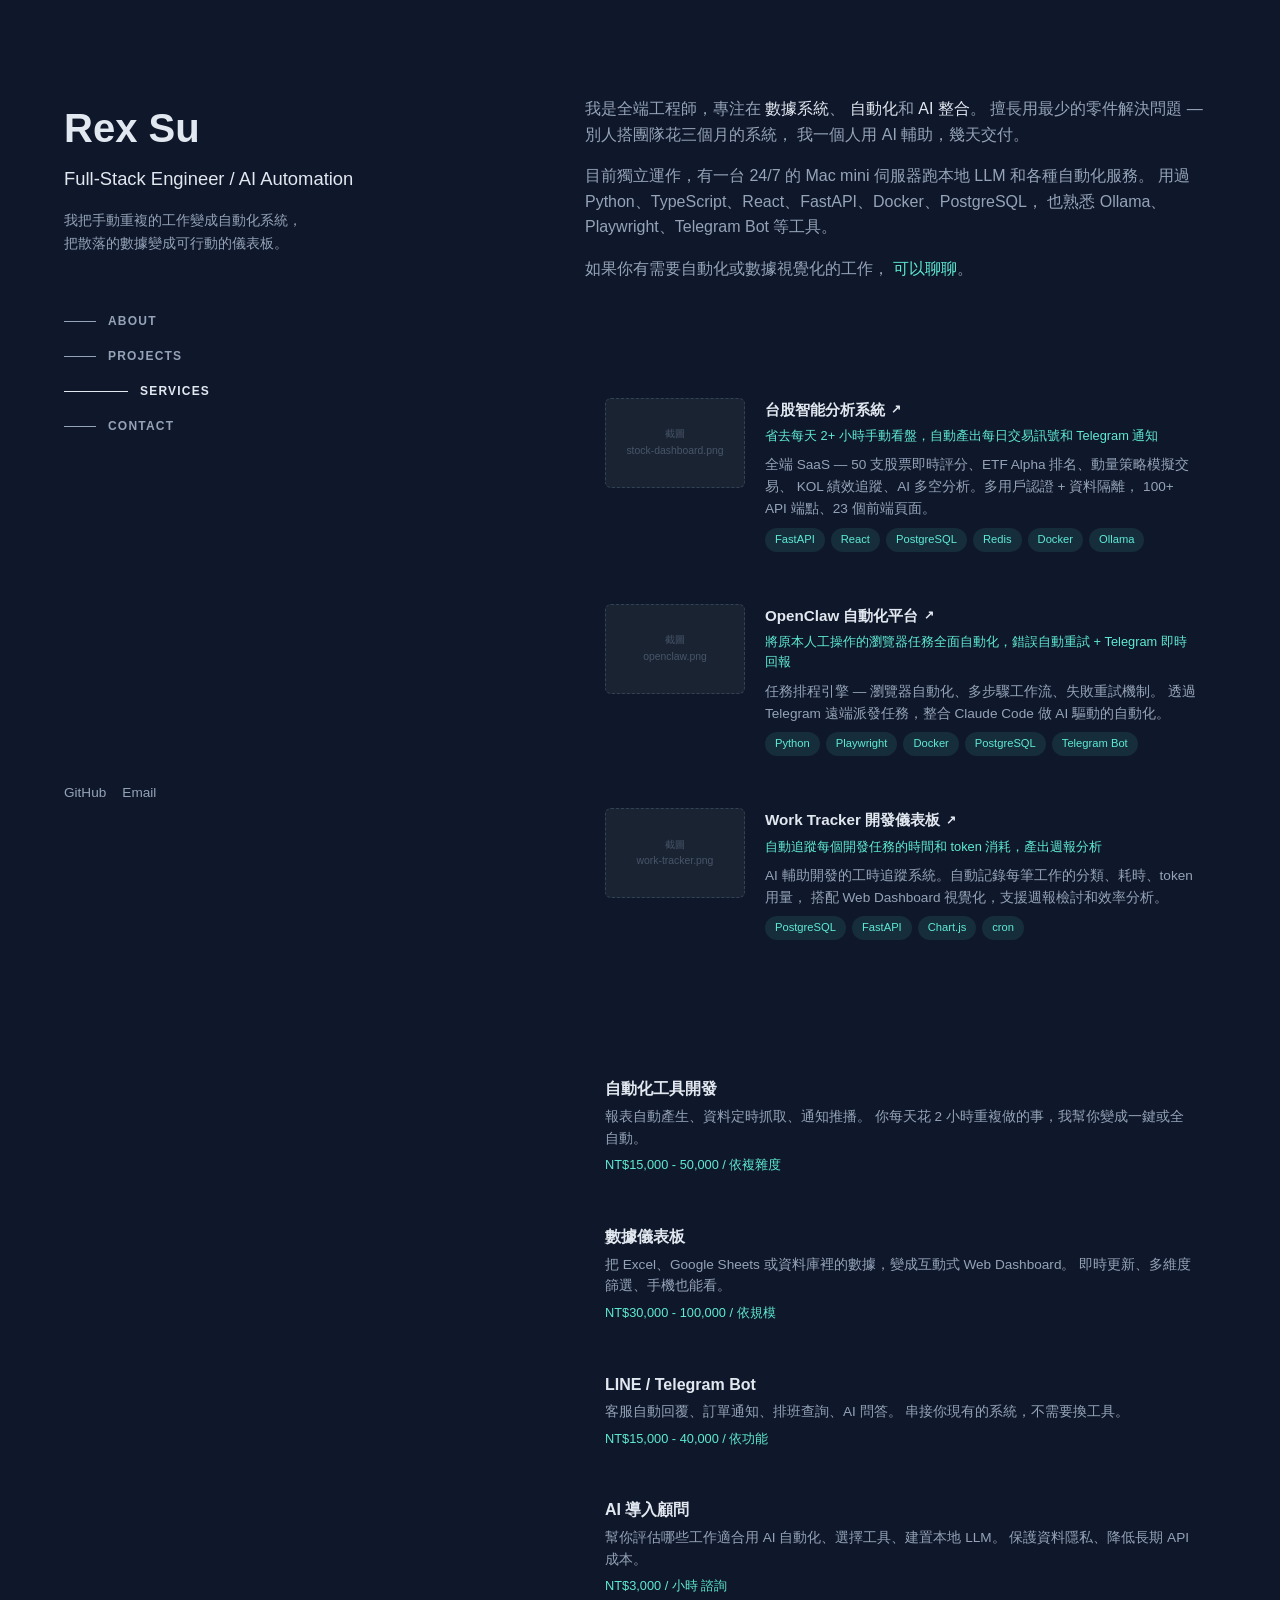
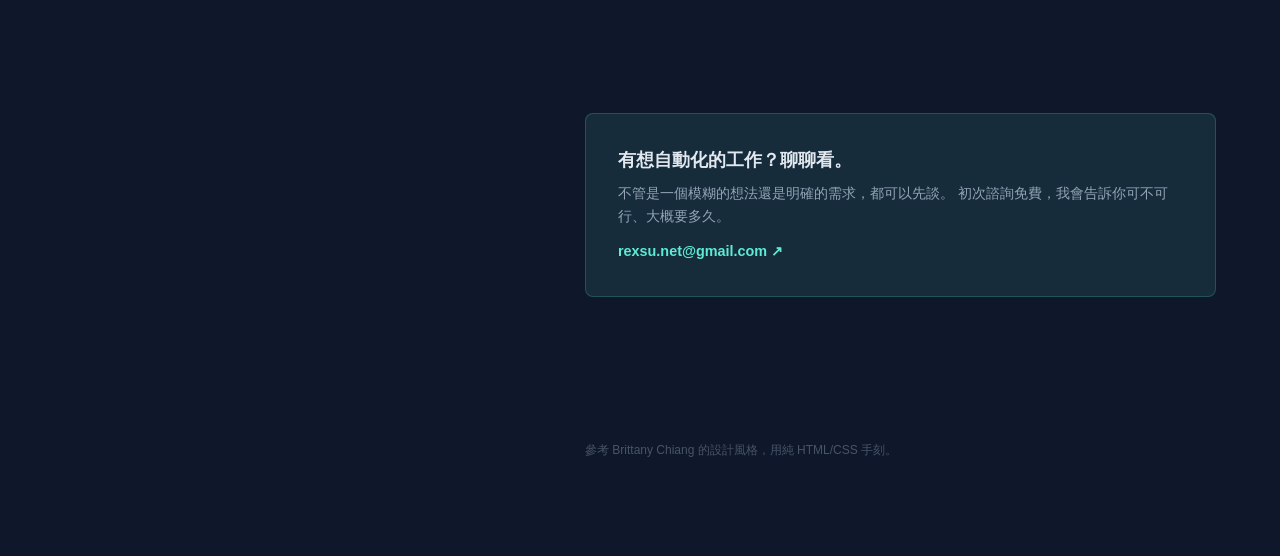
==== index.html @ 16e5ba27 "initial: portfolio site" ====
<!DOCTYPE html>
<html lang="zh-Hant">
<head>
  <meta charset="UTF-8">
  <meta name="viewport" content="width=device-width, initial-scale=1.0">
  <title>Rex Su — Full-Stack Engineer / AI Automation</title>
  <style>
    *, *::before, *::after { margin: 0; padding: 0; box-sizing: border-box; }
    :root {
      --bg: #0f172a;
      --bg-card: #1e293b;
      --border: #1e293b;
      --text: #94a3b8;
      --text-bright: #e2e8f0;
      --accent: #5eead4;
      --accent-dim: rgba(94,234,212,0.1);
    }
    html { scroll-behavior: smooth; }
    body {
      font-family: -apple-system, BlinkMacSystemFont, 'Inter', 'Segoe UI', sans-serif;
      background: var(--bg);
      color: var(--text);
      line-height: 1.6;
      -webkit-font-smoothing: antialiased;
    }
    a { color: var(--text-bright); text-decoration: none; transition: color 0.2s; }
    a:hover { color: var(--accent); }

    /* Layout: Brittany Chiang style — sticky left, scrolling right */
    .container {
      max-width: 1200px;
      margin: 0 auto;
      padding: 0 24px;
    }
    .two-col {
      display: flex;
      gap: 64px;
      min-height: 100vh;
    }
    .left {
      position: sticky;
      top: 0;
      width: 42%;
      height: 100vh;
      display: flex;
      flex-direction: column;
      justify-content: space-between;
      padding: 96px 0;
    }
    .right {
      width: 58%;
      padding: 96px 0;
    }

    /* Nav */
    .nav-link {
      display: flex;
      align-items: center;
      gap: 12px;
      padding: 8px 0;
      color: var(--text);
      font-size: 0.75rem;
      font-weight: 600;
      letter-spacing: 0.1em;
      text-transform: uppercase;
      transition: color 0.2s;
    }
    .nav-link:hover, .nav-link.active { color: var(--text-bright); }
    .nav-line {
      width: 32px;
      height: 1px;
      background: var(--text);
      transition: width 0.3s, background 0.3s;
    }
    .nav-link:hover .nav-line, .nav-link.active .nav-line {
      width: 64px;
      background: var(--text-bright);
    }

    /* Sections */
    section { margin-bottom: 96px; }
    section:last-child { margin-bottom: 0; }
    .section-label {
      font-size: 0.75rem;
      font-weight: 700;
      letter-spacing: 0.1em;
      text-transform: uppercase;
      color: var(--text-bright);
      margin-bottom: 32px;
      /* mobile sticky header */
      display: none;
    }

    /* Project cards */
    .project {
      display: flex;
      gap: 20px;
      padding: 20px;
      border-radius: 8px;
      margin-bottom: 12px;
      transition: background 0.2s;
    }
    .project:hover { background: var(--accent-dim); }
    .project-img {
      width: 140px;
      min-width: 140px;
      height: 90px;
      border-radius: 6px;
      border: 1px solid var(--border);
      object-fit: cover;
      background: #1a2332;
    }
    .project-img-placeholder {
      width: 140px;
      min-width: 140px;
      height: 90px;
      border-radius: 6px;
      border: 1px dashed #334155;
      display: flex;
      align-items: center;
      justify-content: center;
      font-size: 0.65rem;
      color: #475569;
      text-align: center;
      background: #1a2332;
    }
    .project-title {
      color: var(--text-bright);
      font-size: 0.95rem;
      font-weight: 600;
      margin-bottom: 4px;
      display: flex;
      align-items: center;
      gap: 6px;
    }
    .project-title .arrow {
      font-size: 0.75rem;
      transition: transform 0.2s;
    }
    .project:hover .project-title .arrow { transform: translate(2px, -2px); }
    .project-desc {
      font-size: 0.85rem;
      margin-bottom: 8px;
    }
    .project-impact {
      font-size: 0.8rem;
      color: var(--accent);
      margin-bottom: 8px;
    }
    .tags { display: flex; flex-wrap: wrap; gap: 6px; }
    .tag {
      background: var(--accent-dim);
      color: var(--accent);
      padding: 3px 10px;
      border-radius: 99px;
      font-size: 0.7rem;
      font-weight: 500;
    }

    /* Service list */
    .service-item {
      padding: 20px;
      border-radius: 8px;
      margin-bottom: 8px;
      transition: background 0.2s;
    }
    .service-item:hover { background: var(--accent-dim); }
    .service-title {
      color: var(--text-bright);
      font-weight: 600;
      margin-bottom: 4px;
    }
    .service-detail { font-size: 0.85rem; }
    .service-price {
      font-size: 0.8rem;
      color: var(--accent);
      margin-top: 6px;
    }

    /* Social links */
    .social-links {
      display: flex;
      gap: 16px;
      margin-top: 24px;
    }
    .social-links a {
      color: var(--text);
      font-size: 0.85rem;
    }
    .social-links a:hover { color: var(--accent); }

    /* Intro text */
    .intro-highlight {
      color: var(--text-bright);
      font-weight: 500;
    }

    /* CTA */
    .cta-block {
      padding: 32px;
      border-radius: 8px;
      background: var(--accent-dim);
      border: 1px solid rgba(94,234,212,0.2);
    }
    .cta-block h3 {
      color: var(--text-bright);
      font-size: 1.1rem;
      font-weight: 600;
      margin-bottom: 8px;
    }
    .cta-link {
      display: inline-block;
      margin-top: 12px;
      color: var(--accent);
      font-weight: 600;
      font-size: 0.9rem;
    }
    .cta-link:hover { text-decoration: underline; }

    /* Responsive */
    @media (max-width: 768px) {
      .two-col { flex-direction: column; gap: 0; }
      .left {
        position: relative;
        width: 100%;
        height: auto;
        padding: 48px 0 24px;
      }
      .left nav { display: none; }
      .right { width: 100%; padding: 24px 0 48px; }
      .section-label { display: block; position: sticky; top: 0; z-index: 10; background: var(--bg); padding: 16px 0; }
      .project { flex-direction: column; }
      .project-img, .project-img-placeholder { width: 100%; height: 160px; min-width: auto; }
    }
  </style>
</head>
<body>
  <div class="container">
    <div class="two-col">

      <!-- ===== LEFT: Sticky intro ===== -->
      <header class="left">
        <div>
          <h1 style="font-size:2.5rem; font-weight:700; color:var(--text-bright); margin-bottom:4px;">
            Rex Su
          </h1>
          <h2 style="font-size:1.15rem; font-weight:500; color:var(--text-bright); margin-bottom:16px;">
            Full-Stack Engineer / AI Automation
          </h2>
          <p style="max-width:320px; font-size:0.9rem;">
            我把手動重複的工作變成自動化系統，<br>
            把散落的數據變成可行動的儀表板。
          </p>

          <nav style="margin-top:48px;">
            <a href="#about" class="nav-link active">
              <span class="nav-line"></span> About
            </a>
            <a href="#projects" class="nav-link">
              <span class="nav-line"></span> Projects
            </a>
            <a href="#services" class="nav-link">
              <span class="nav-line"></span> Services
            </a>
            <a href="#contact" class="nav-link">
              <span class="nav-line"></span> Contact
            </a>
          </nav>
        </div>

        <div class="social-links">
          <a href="https://github.com/your-github" target="_blank">GitHub</a>
          <a href="mailto:rexsu.net@gmail.com">Email</a>
          <!-- 替換成你的聯繫方式 -->
        </div>
      </header>

      <!-- ===== RIGHT: Scrollable content ===== -->
      <main class="right">

        <!-- ABOUT -->
        <section id="about">
          <div class="section-label">About</div>
          <p style="margin-bottom:16px;">
            我是全端工程師，專注在
            <span class="intro-highlight">數據系統</span>、
            <span class="intro-highlight">自動化</span>和
            <span class="intro-highlight">AI 整合</span>。
            擅長用最少的零件解決問題 — 別人搭團隊花三個月的系統，
            我一個人用 AI 輔助，幾天交付。
          </p>
          <p style="margin-bottom:16px;">
            目前獨立運作，有一台 24/7 的 Mac mini 伺服器跑本地 LLM 和各種自動化服務。
            用過 Python、TypeScript、React、FastAPI、Docker、PostgreSQL，
            也熟悉 Ollama、Playwright、Telegram Bot 等工具。
          </p>
          <p>
            如果你有需要自動化或數據視覺化的工作，
            <a href="#contact" style="color:var(--accent)">可以聊聊</a>。
          </p>
        </section>

        <!-- PROJECTS -->
        <section id="projects">
          <div class="section-label">Projects</div>

          <!-- Project 1 -->
          <div class="project">
            <!-- 替換: <img src="screenshots/stock-dashboard.png" class="project-img" alt="台股系統"> -->
            <div class="project-img-placeholder">截圖<br>stock-dashboard.png</div>
            <div>
              <div class="project-title">
                台股智能分析系統
                <span class="arrow">&#8599;</span>
              </div>
              <div class="project-impact">
                省去每天 2+ 小時手動看盤，自動產出每日交易訊號和 Telegram 通知
              </div>
              <p class="project-desc">
                全端 SaaS — 50 支股票即時評分、ETF Alpha 排名、動量策略模擬交易、
                KOL 績效追蹤、AI 多空分析。多用戶認證 + 資料隔離，
                100+ API 端點、23 個前端頁面。
              </p>
              <div class="tags">
                <span class="tag">FastAPI</span>
                <span class="tag">React</span>
                <span class="tag">PostgreSQL</span>
                <span class="tag">Redis</span>
                <span class="tag">Docker</span>
                <span class="tag">Ollama</span>
              </div>
            </div>
          </div>

          <!-- Project 2 -->
          <div class="project">
            <div class="project-img-placeholder">截圖<br>openclaw.png</div>
            <div>
              <div class="project-title">
                OpenClaw 自動化平台
                <span class="arrow">&#8599;</span>
              </div>
              <div class="project-impact">
                將原本人工操作的瀏覽器任務全面自動化，錯誤自動重試 + Telegram 即時回報
              </div>
              <p class="project-desc">
                任務排程引擎 — 瀏覽器自動化、多步驟工作流、失敗重試機制。
                透過 Telegram 遠端派發任務，整合 Claude Code 做 AI 驅動的自動化。
              </p>
              <div class="tags">
                <span class="tag">Python</span>
                <span class="tag">Playwright</span>
                <span class="tag">Docker</span>
                <span class="tag">PostgreSQL</span>
                <span class="tag">Telegram Bot</span>
              </div>
            </div>
          </div>

          <!-- Project 3 -->
          <div class="project">
            <div class="project-img-placeholder">截圖<br>work-tracker.png</div>
            <div>
              <div class="project-title">
                Work Tracker 開發儀表板
                <span class="arrow">&#8599;</span>
              </div>
              <div class="project-impact">
                自動追蹤每個開發任務的時間和 token 消耗，產出週報分析
              </div>
              <p class="project-desc">
                AI 輔助開發的工時追蹤系統。自動記錄每筆工作的分類、耗時、token 用量，
                搭配 Web Dashboard 視覺化，支援週報檢討和效率分析。
              </p>
              <div class="tags">
                <span class="tag">PostgreSQL</span>
                <span class="tag">FastAPI</span>
                <span class="tag">Chart.js</span>
                <span class="tag">cron</span>
              </div>
            </div>
          </div>
        </section>

        <!-- SERVICES -->
        <section id="services">
          <div class="section-label">Services</div>

          <div class="service-item">
            <div class="service-title">自動化工具開發</div>
            <p class="service-detail">
              報表自動產生、資料定時抓取、通知推播。
              你每天花 2 小時重複做的事，我幫你變成一鍵或全自動。
            </p>
            <div class="service-price">NT$15,000 - 50,000 / 依複雜度</div>
          </div>

          <div class="service-item">
            <div class="service-title">數據儀表板</div>
            <p class="service-detail">
              把 Excel、Google Sheets 或資料庫裡的數據，變成互動式 Web Dashboard。
              即時更新、多維度篩選、手機也能看。
            </p>
            <div class="service-price">NT$30,000 - 100,000 / 依規模</div>
          </div>

          <div class="service-item">
            <div class="service-title">LINE / Telegram Bot</div>
            <p class="service-detail">
              客服自動回覆、訂單通知、排班查詢、AI 問答。
              串接你現有的系統，不需要換工具。
            </p>
            <div class="service-price">NT$15,000 - 40,000 / 依功能</div>
          </div>

          <div class="service-item">
            <div class="service-title">AI 導入顧問</div>
            <p class="service-detail">
              幫你評估哪些工作適合用 AI 自動化、選擇工具、建置本地 LLM。
              保護資料隱私、降低長期 API 成本。
            </p>
            <div class="service-price">NT$3,000 / 小時 諮詢</div>
          </div>
        </section>

        <!-- CONTACT -->
        <section id="contact">
          <div class="section-label">Contact</div>
          <div class="cta-block">
            <h3>有想自動化的工作？聊聊看。</h3>
            <p style="font-size:0.9rem;">
              不管是一個模糊的想法還是明確的需求，都可以先談。
              初次諮詢免費，我會告訴你可不可行、大概要多久。
            </p>
            <!-- 替換成你的 email -->
            <a href="mailto:rexsu.net@gmail.com" class="cta-link">
              rexsu.net@gmail.com &#8599;
            </a>
          </div>
        </section>

        <!-- Footer -->
        <footer style="padding-top:48px; font-size:0.75rem; color:#475569;">
          <p>
            參考
            <a href="https://brittanychiang.com" target="_blank" style="color:#475569;">Brittany Chiang</a>
            的設計風格，用純 HTML/CSS 手刻。
          </p>
        </footer>

      </main>
    </div>
  </div>

  <!-- Scroll spy for nav -->
  <script>
    const sections = document.querySelectorAll('section[id]');
    const navLinks = document.querySelectorAll('.nav-link');
    const observer = new IntersectionObserver((entries) => {
      entries.forEach(entry => {
        if (entry.isIntersecting) {
          navLinks.forEach(link => {
            link.classList.toggle('active',
              link.getAttribute('href') === '#' + entry.target.id);
          });
        }
      });
    }, { rootMargin: '-40% 0px -60% 0px' });
    sections.forEach(s => observer.observe(s));
  </script>
</body>
</html>
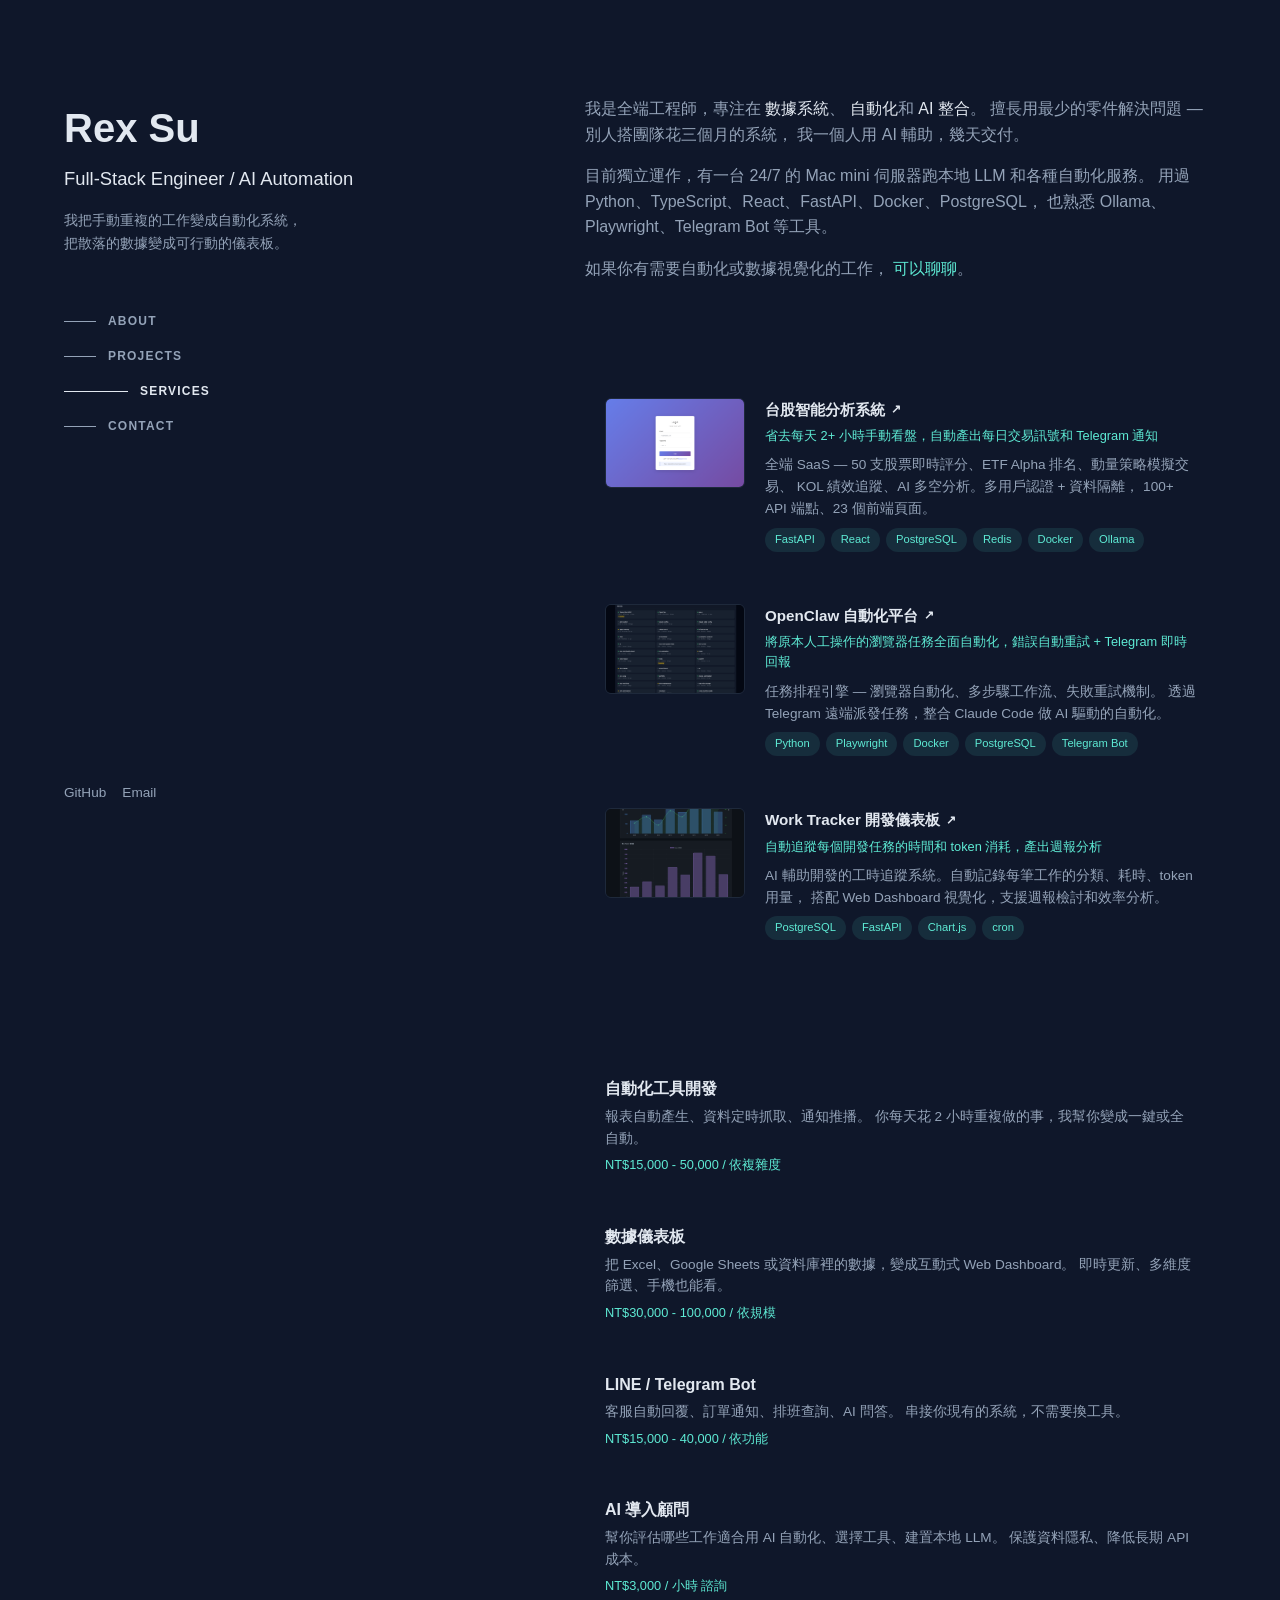
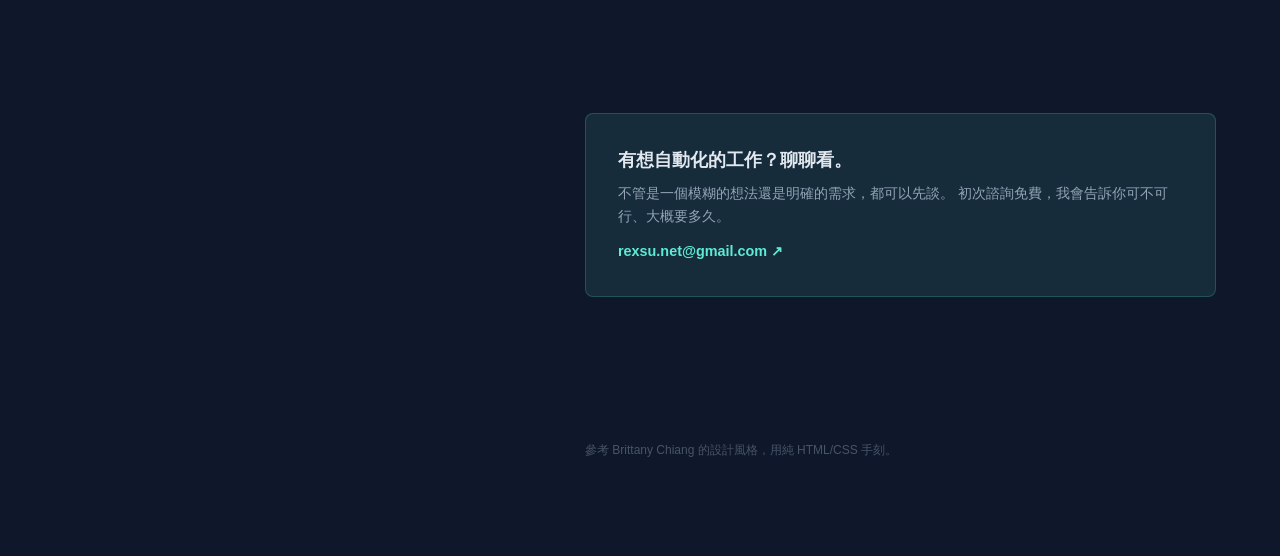
==== commit a47a1fd6: "Add project screenshots and update HTML references" ====
--- a/index.html
+++ b/index.html
@@ -306,8 +306,7 @@
 
           <!-- Project 1 -->
           <div class="project">
-            <!-- 替換: <img src="screenshots/stock-dashboard.png" class="project-img" alt="台股系統"> -->
-            <div class="project-img-placeholder">截圖<br>stock-dashboard.png</div>
+            <img src="screenshots/taiwan-stock-frontend-2026-03-20T12-20-35-133Z.png" class="project-img" alt="台股智能分析系統">
             <div>
               <div class="project-title">
                 台股智能分析系統
@@ -334,7 +333,7 @@
 
           <!-- Project 2 -->
           <div class="project">
-            <div class="project-img-placeholder">截圖<br>openclaw.png</div>
+            <img src="screenshots/rex-ai-dashboard-2026-03-20T12-20-28-508Z.png" class="project-img" alt="Rex AI Dashboard">
             <div>
               <div class="project-title">
                 OpenClaw 自動化平台
@@ -359,7 +358,7 @@
 
           <!-- Project 3 -->
           <div class="project">
-            <div class="project-img-placeholder">截圖<br>work-tracker.png</div>
+            <img src="screenshots/work-tracker-dashboard-2026-03-20T12-20-23-074Z.png" class="project-img" alt="Work Tracker Dashboard">
             <div>
               <div class="project-title">
                 Work Tracker 開發儀表板
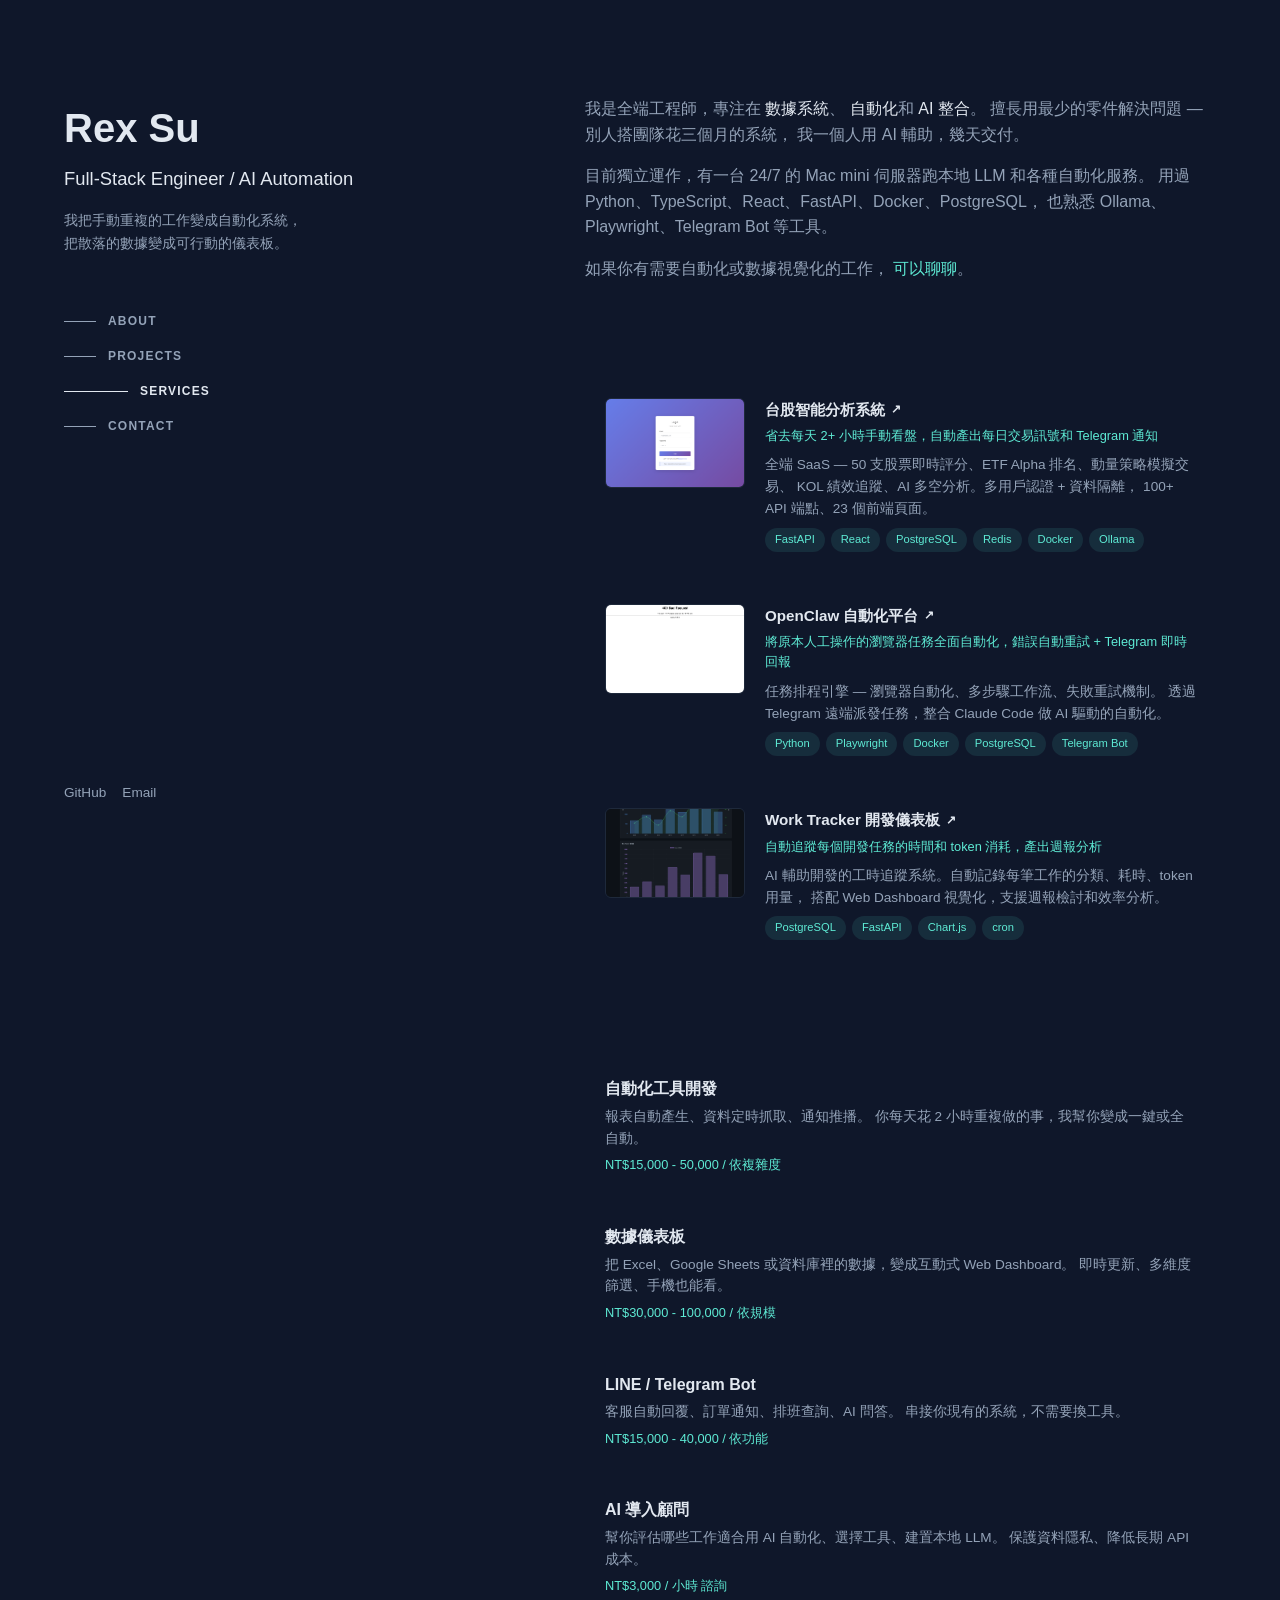
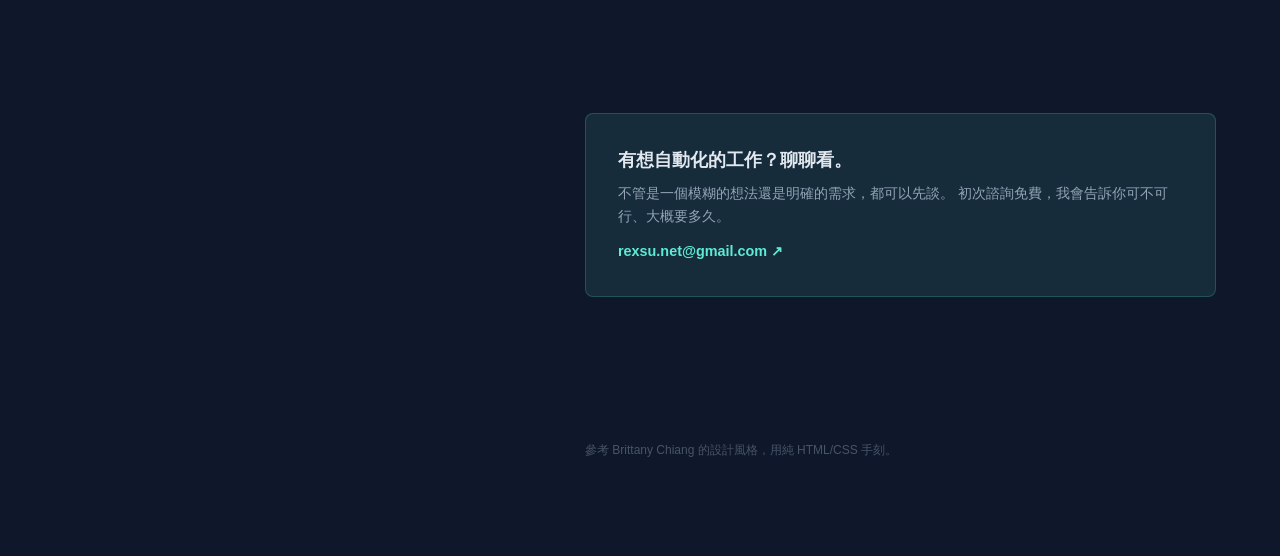
==== commit faad8597: "Replace OpenClaw screenshot with actual dashboard capture Co-Authored-By: Claude Opus 4.6 (1M contex" ====
--- a/index.html
+++ b/index.html
@@ -333,7 +333,7 @@
 
           <!-- Project 2 -->
           <div class="project">
-            <img src="screenshots/rex-ai-dashboard-2026-03-20T12-20-28-508Z.png" class="project-img" alt="Rex AI Dashboard">
+            <img src="screenshots/openclaw-dashboard-2026-03-20T12-26-28-128Z.png" class="project-img" alt="OpenClaw 自動化平台">
             <div>
               <div class="project-title">
                 OpenClaw 自動化平台
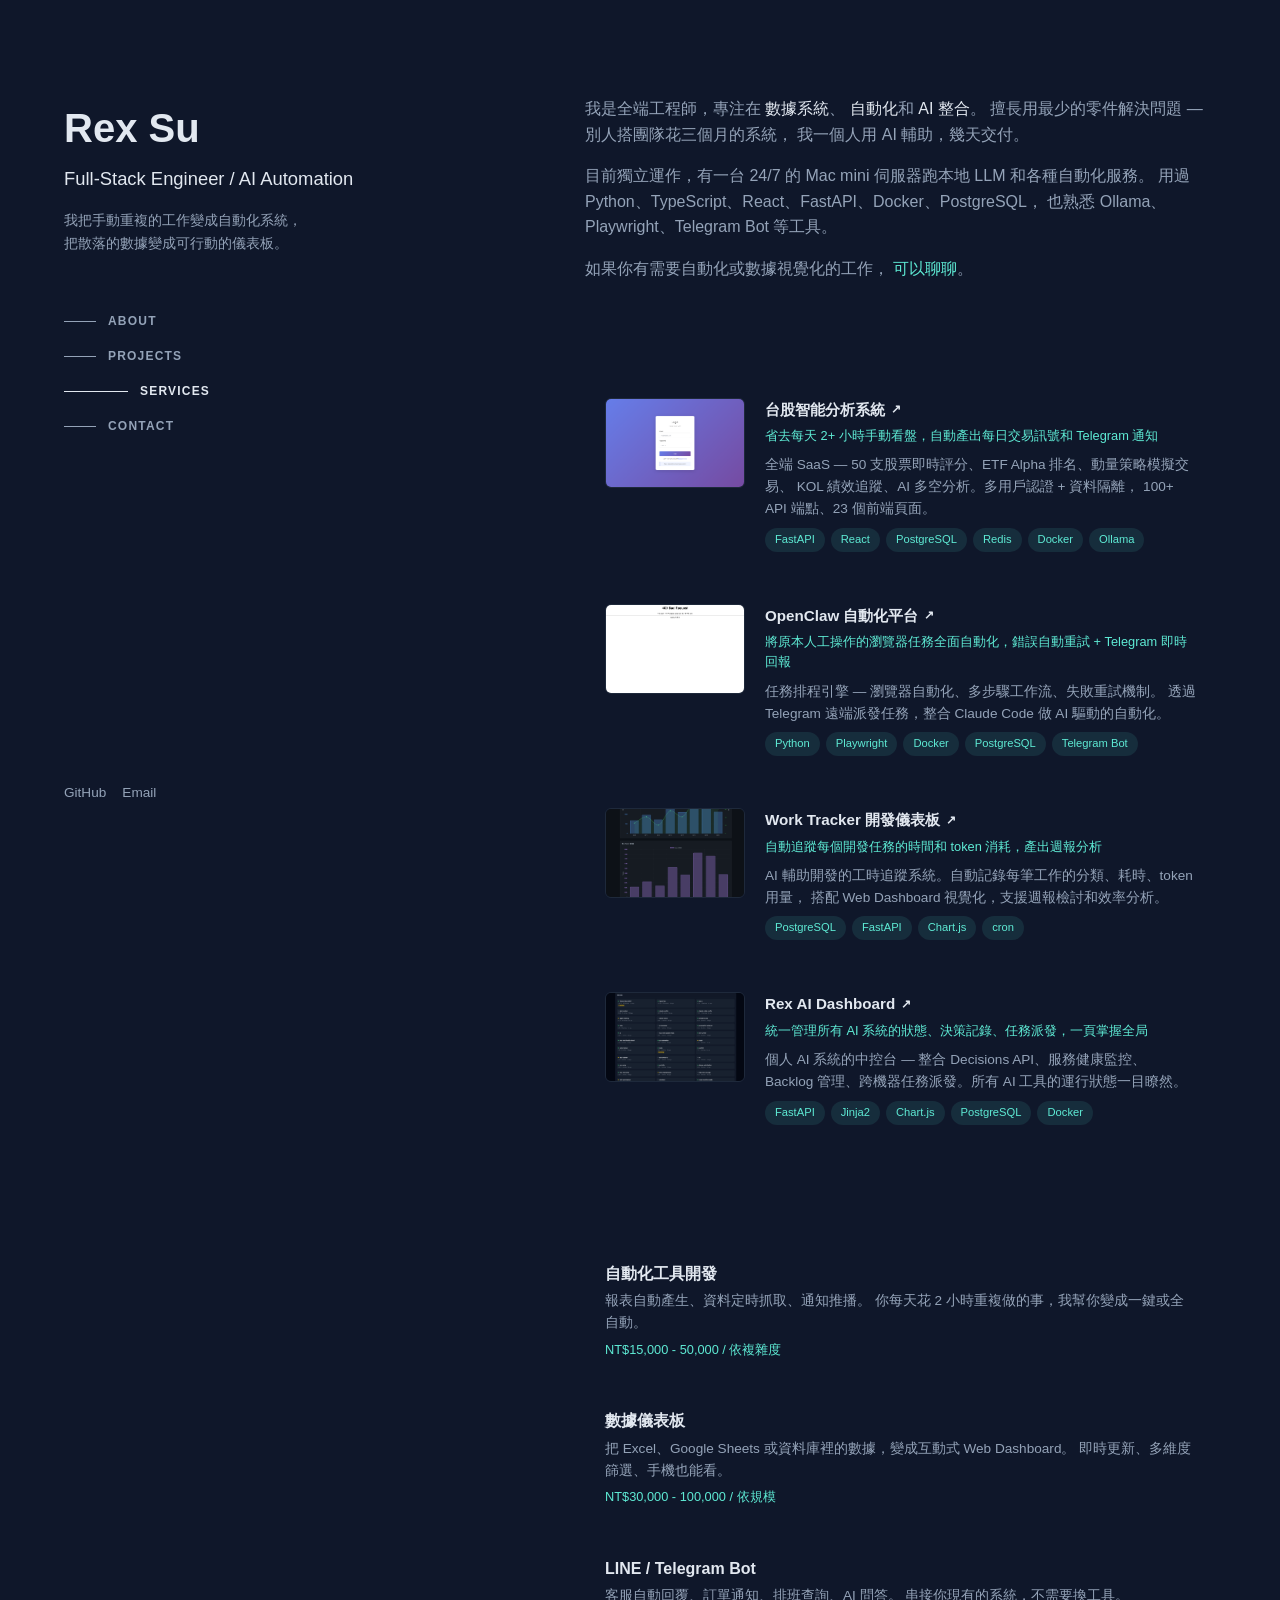
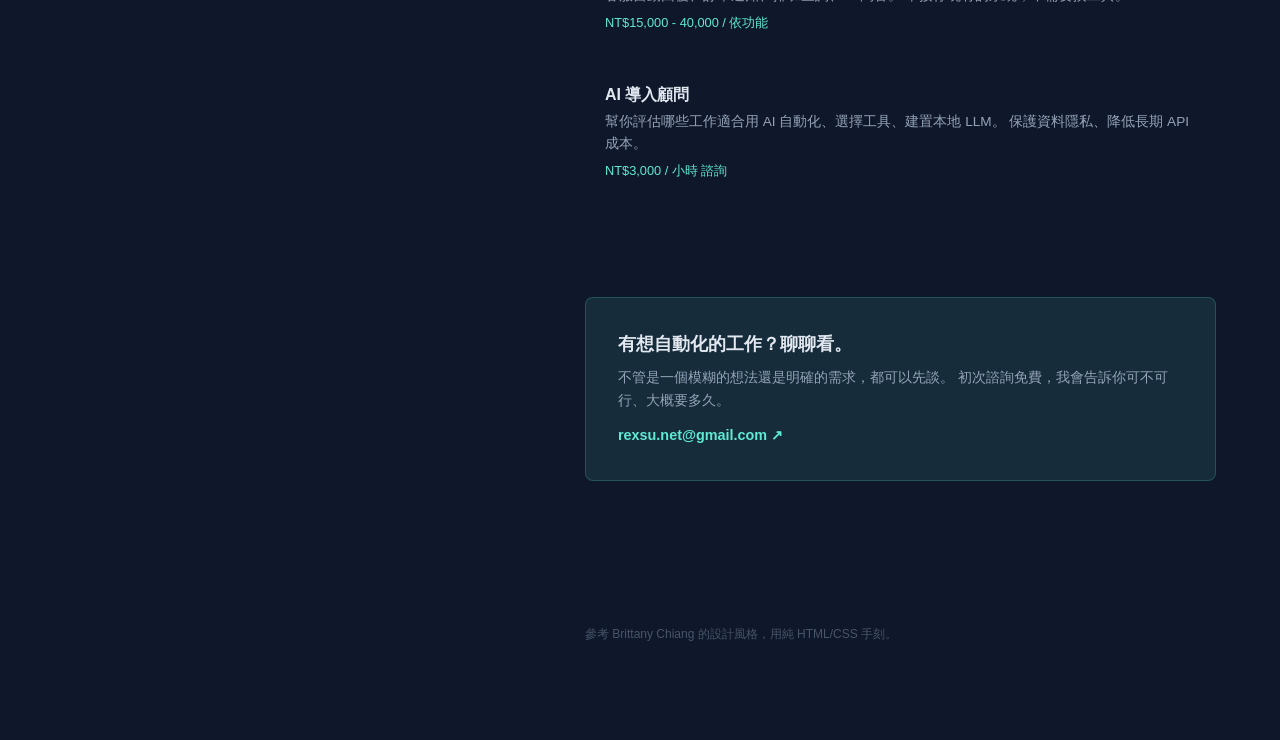
==== commit ac8ad225: "feat: fix GitHub link and add Rex AI Dashboard project - Replace placeholder GitHub URL with bottler" ====
--- a/index.html
+++ b/index.html
@@ -269,7 +269,7 @@
         </div>
 
         <div class="social-links">
-          <a href="https://github.com/your-github" target="_blank">GitHub</a>
+          <a href="https://github.com/bottlerex" target="_blank">GitHub</a>
           <a href="mailto:rexsu.net@gmail.com">Email</a>
           <!-- 替換成你的聯繫方式 -->
         </div>
@@ -379,6 +379,31 @@
               </div>
             </div>
           </div>
+
+          <!-- Project 4 -->
+          <div class="project">
+            <img src="screenshots/rex-ai-dashboard-2026-03-20T12-20-28-508Z.png" class="project-img" alt="Rex AI Dashboard">
+            <div>
+              <div class="project-title">
+                Rex AI Dashboard
+                <span class="arrow">&#8599;</span>
+              </div>
+              <div class="project-impact">
+                統一管理所有 AI 系統的狀態、決策記錄、任務派發，一頁掌握全局
+              </div>
+              <p class="project-desc">
+                個人 AI 系統的中控台 — 整合 Decisions API、服務健康監控、
+                Backlog 管理、跨機器任務派發。所有 AI 工具的運行狀態一目瞭然。
+              </p>
+              <div class="tags">
+                <span class="tag">FastAPI</span>
+                <span class="tag">Jinja2</span>
+                <span class="tag">Chart.js</span>
+                <span class="tag">PostgreSQL</span>
+                <span class="tag">Docker</span>
+              </div>
+            </div>
+          </div>
         </section>
 
         <!-- SERVICES -->
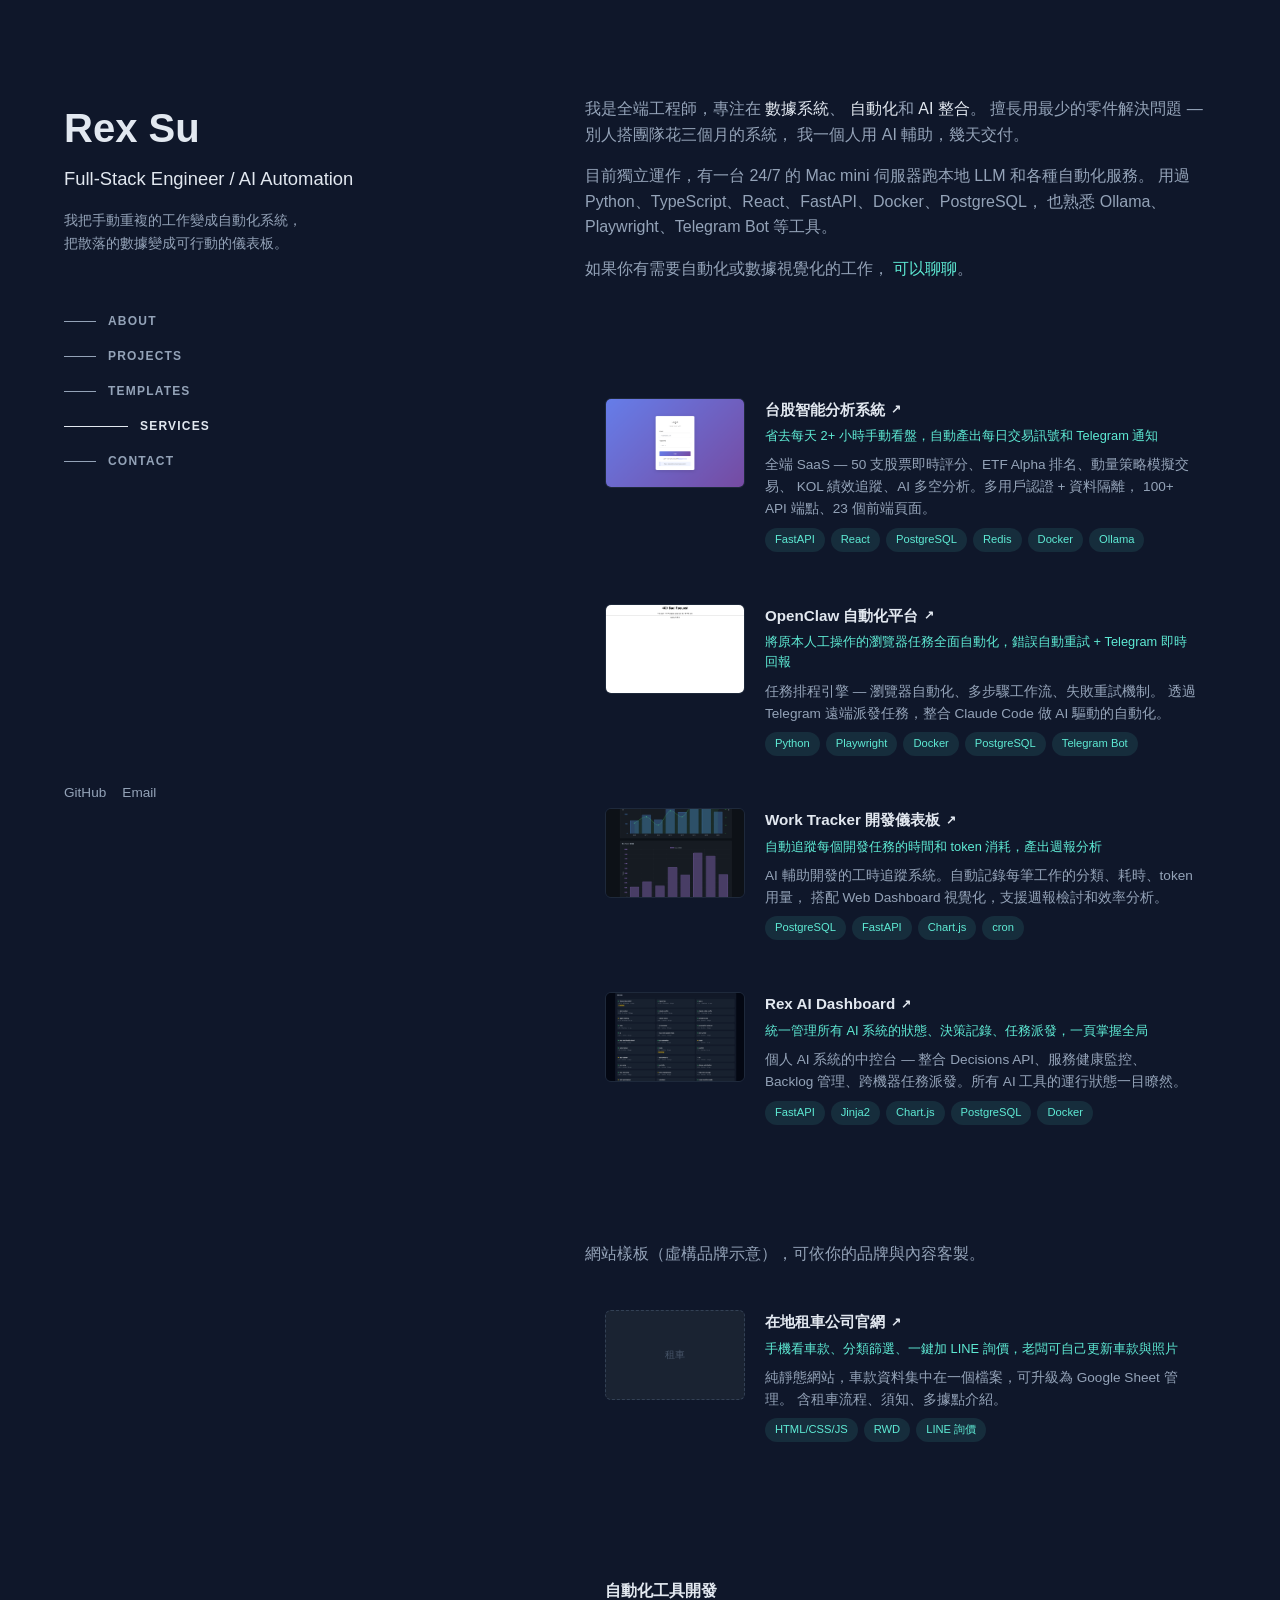
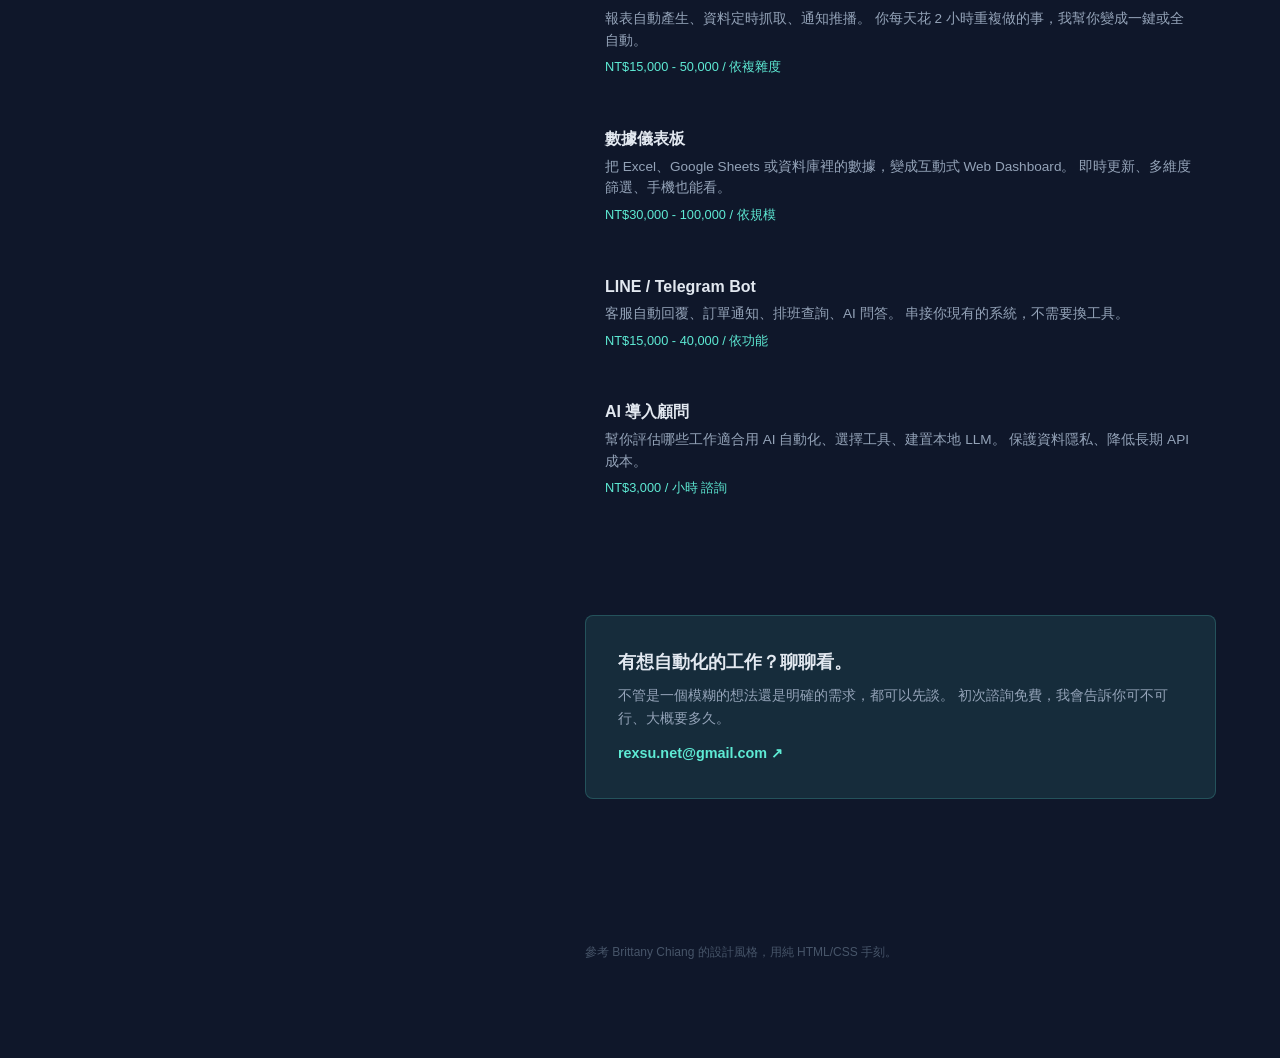
==== commit b7696566: "首頁新增 Templates 區塊；豪華車改為看不出原型的名稱 Co-Authored-By: Claude Opus 5.5 <noreply@anthropic.com> Claude-Sessi" ====
--- a/index.html
+++ b/index.html
@@ -3,6 +3,17 @@
 <head>
   <meta charset="UTF-8">
   <meta name="viewport" content="width=device-width, initial-scale=1.0">
+  <meta name="description" content="全端工程師，專精 AI 自動化、數據儀表板、交易系統開發。提供自動化工具、Dashboard、Bot 開發服務。">
+  <meta property="og:title" content="Rex Su — Full-Stack Engineer / AI Automation">
+  <meta property="og:description" content="全端工程師，專精 AI 自動化、數據儀表板、交易系統開發。提供自動化工具、Dashboard、Bot 開發服務。">
+  <meta property="og:image" content="https://bottlerex.github.io/portfolio/screenshots/rex-ai-dashboard-2026-03-20T12-20-28-508Z.png">
+  <meta property="og:url" content="https://bottlerex.github.io/portfolio/">
+  <meta property="og:type" content="website">
+  <meta property="og:locale" content="zh_TW">
+  <meta name="twitter:card" content="summary_large_image">
+  <meta name="twitter:title" content="Rex Su — Full-Stack Engineer / AI Automation">
+  <meta name="twitter:description" content="全端工程師，專精 AI 自動化、數據儀表板、交易系統開發。提供自動化工具、Dashboard、Bot 開發服務。">
+  <meta name="twitter:image" content="https://bottlerex.github.io/portfolio/screenshots/rex-ai-dashboard-2026-03-20T12-20-28-508Z.png">
   <title>Rex Su — Full-Stack Engineer / AI Automation</title>
   <style>
     *, *::before, *::after { margin: 0; padding: 0; box-sizing: border-box; }
@@ -259,6 +270,9 @@
             <a href="#projects" class="nav-link">
               <span class="nav-line"></span> Projects
             </a>
+            <a href="#templates" class="nav-link">
+              <span class="nav-line"></span> Templates
+            </a>
             <a href="#services" class="nav-link">
               <span class="nav-line"></span> Services
             </a>
@@ -271,7 +285,7 @@
         <div class="social-links">
           <a href="https://github.com/bottlerex" target="_blank">GitHub</a>
           <a href="mailto:rexsu.net@gmail.com">Email</a>
-          <!-- 替換成你的聯繫方式 -->
+
         </div>
       </header>
 
@@ -406,6 +420,34 @@
           </div>
         </section>
 
+        <!-- TEMPLATES -->
+        <section id="templates">
+          <div class="section-label">Templates</div>
+          <p style="margin-bottom:24px;">網站樣板（虛構品牌示意），可依你的品牌與內容客製。</p>
+
+          <a class="project" href="templates/rental-car/" style="text-decoration:none; color:inherit;">
+            <div class="project-img-placeholder">租車</div>
+            <div>
+              <div class="project-title">
+                在地租車公司官網
+                <span class="arrow">&#8599;</span>
+              </div>
+              <div class="project-impact">
+                手機看車款、分類篩選、一鍵加 LINE 詢價，老闆可自己更新車款與照片
+              </div>
+              <p class="project-desc">
+                純靜態網站，車款資料集中在一個檔案，可升級為 Google Sheet 管理。
+                含租車流程、須知、多據點介紹。
+              </p>
+              <div class="tags">
+                <span class="tag">HTML/CSS/JS</span>
+                <span class="tag">RWD</span>
+                <span class="tag">LINE 詢價</span>
+              </div>
+            </div>
+          </a>
+        </section>
+
         <!-- SERVICES -->
         <section id="services">
           <div class="section-label">Services</div>
@@ -456,7 +498,6 @@
               不管是一個模糊的想法還是明確的需求，都可以先談。
               初次諮詢免費，我會告訴你可不可行、大概要多久。
             </p>
-            <!-- 替換成你的 email -->
             <a href="mailto:rexsu.net@gmail.com" class="cta-link">
               rexsu.net@gmail.com &#8599;
             </a>
